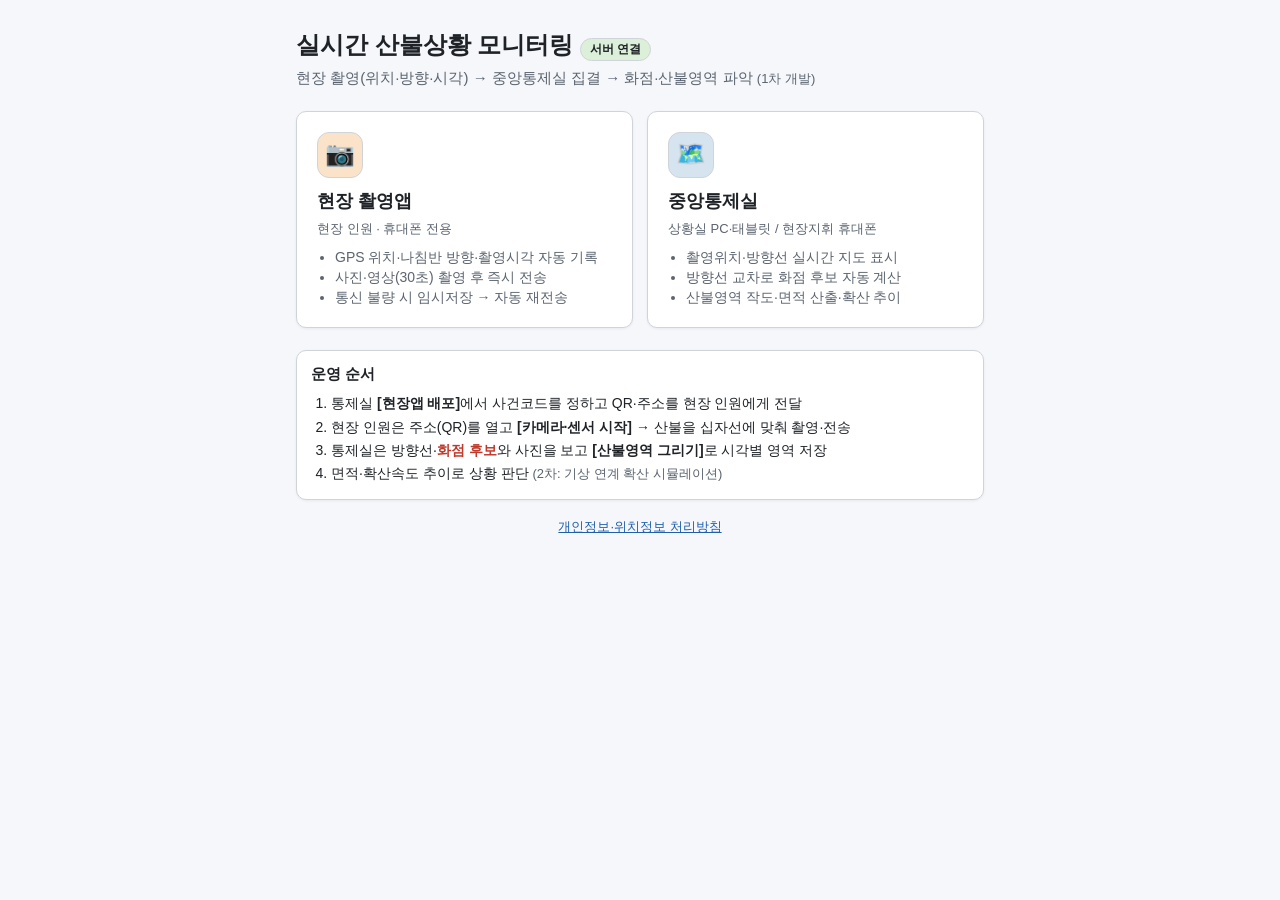
==== index.html @ 547b1423 "Add files via upload" ====
<!-- (c) 2026 강성환. All rights reserved. -->
<!DOCTYPE html> <html lang="ko"> <head> <meta charset="UTF-8"> <meta name="viewport" content="width=device-width,initial-scale=1,viewport-fit=cover"> <meta name="theme-color" content="#D6E4F0"> <title>산불상황 모니터링</title> <link rel="manifest" href="manifest.json"> <link rel="icon" href="icons/icon.svg" type="image/svg+xml"> <link rel="apple-touch-icon" href="icons/icon-192.png"> <link rel="stylesheet" href="css/common.css"> <style>.home{max-width:720px;margin:0 auto;padding:28px 16px 40px}.home h1{font-size:24px;margin:0 0 4px}.home .lead{color:var(--text-sub);margin:0 0 22px}.entry{display:grid;grid-template-columns:1fr 1fr;gap:14px}.entry a{text-decoration:none;color:inherit}.entry .card{height:100%;padding:20px;transition:border-color .15s}.entry .card:hover{border-color:var(--line-strong)}.entry .icon{width:46px;height:46px;border-radius:12px;display:flex;align-items:center;justify-content:center;font-size:24px;margin-bottom:10px;border:1px solid var(--line)}.entry h2{margin:0 0 6px;font-size:18px}.entry ul{margin:8px 0 0;padding-left:18px;color:var(--text-sub);font-size:14px}.flow{margin-top:22px}.flow ol{margin:6px 0 0;padding-left:20px;font-size:14px}.flow li{margin:3px 0}@media (max-width:640px){.entry{grid-template-columns:1fr}}</style> </head> <body> <main class="home"> <h1>실시간 산불상황 모니터링 <span id="modeBadge" class="badge"></span></h1> <p class="lead">현장 촬영(위치·방향·시각) → 중앙통제실 집결 → 화점·산불영역 파악 <span class="sub">(1차 개발)</span></p> <div class="entry"> <a href="field.html"> <div class="card"> <div class="icon" style="background:var(--p-orange)">📷</div> <h2>현장 촬영앱</h2> <div class="sub">현장 인원 · 휴대폰 전용</div> <ul> <li>GPS 위치·나침반 방향·촬영시각 자동 기록</li> <li>사진·영상(30초) 촬영 후 즉시 전송</li> <li>통신 불량 시 임시저장 → 자동 재전송</li> </ul> </div> </a> <a href="control.html"> <div class="card"> <div class="icon" style="background:var(--p-blue)">🗺️</div> <h2>중앙통제실</h2> <div class="sub">상황실 PC·태블릿 / 현장지휘 휴대폰</div> <ul> <li>촬영위치·방향선 실시간 지도 표시</li> <li>방향선 교차로 화점 후보 자동 계산</li> <li>산불영역 작도·면적 산출·확산 추이</li> </ul> </div> </a> </div> <section class="card flow"> <h3>운영 순서</h3> <ol> <li>통제실 <b>[현장앱 배포]</b>에서 사건코드를 정하고 QR·주소를 현장 인원에게 전달</li> <li>현장 인원은 주소(QR)를 열고 <b>[카메라·센서 시작]</b> → 산불을 십자선에 맞춰 촬영·전송</li> <li>통제실은 방향선·<span class="em-red">화점 후보</span>와 사진을 보고 <b>[산불영역 그리기]</b>로 시각별 영역 저장</li> <li>면적·확산속도 추이로 상황 판단 <span class="sub">(2차: 기상 연계 확산 시뮬레이션)</span></li> </ol> </section> <p class="sub" style="text-align:center;margin-top:18px"><a href="privacy.html">개인정보·위치정보 처리방침</a></p> </main> <script src="vendor/supabase.js"></script> <script src="js/config.js"></script> <script src="js/util.js"></script> <script src="js/db.js"></script> <script>U.modeBadge(document.getElementById("modeBadge")),"serviceWorker"in navigator&&navigator.serviceWorker.register("sw.js").catch((()=>{}))</script> </body> </html>
---- css/common.css ----
@keyframes toastIn{0%{opacity:0;transform:translateY(-6px)}to{opacity:1;transform:none}}:root{--bg:#F5F7FA;--card:#FFFFFF;--line:#CFD4DB;--line-strong:#222222;--text:#1F2328;--text-sub:#5B6470;--em-red:#C0392B;--em-blue:#1F5FAD;--p-blue:#D6E4F0;--p-blue2:#EAF4FB;--p-red:#F6D5D5;--p-red2:#FCEBEB;--p-orange:#FBE3C9;--p-green:#DCEFD9;--p-yellow:#FFF3C4;--p-purple:#E6DDF3;--p-gray:#EEF0F3;--radius:10px;--shadow:0 1px 3px rgba(0,0,0,.06);--font:"Pretendard", "Noto Sans KR", "Malgun Gothic", -apple-system, BlinkMacSystemFont, "Segoe UI", sans-serif}*{box-sizing:border-box}body,html{margin:0;padding:0}body{background:var(--bg);color:var(--text);font-family:var(--font);font-size:15px;line-height:1.45;-webkit-tap-highlight-color:transparent}button,input,select,textarea{font-family:inherit;font-size:inherit;color:inherit}.em-blue,.em-red{color:var(--em-red);font-weight:700}.em-blue{color:var(--em-blue)}.sub{color:var(--text-sub);font-size:13px}.hidden{display:none!important}.topbar{display:flex;align-items:center;gap:10px;padding:10px 14px;background:var(--card);border-bottom:1px solid var(--line)}.topbar .title{font-weight:800;font-size:17px;white-space:nowrap}.topbar .spacer{flex:1}.badge,.btn,.card{border:1px solid var(--line)}.badge{display:inline-flex;align-items:center;gap:4px;padding:2px 9px;border-radius:999px;font-size:12px;font-weight:600;background:var(--p-gray);white-space:nowrap}.badge.local{background:var(--p-yellow)}.badge.live{background:var(--p-green)}.badge.warn{background:var(--p-red)}.badge.info{background:var(--p-blue)}.btn,.card{background:var(--card)}.card{border-radius:var(--radius);padding:12px 14px;box-shadow:var(--shadow)}.card.strong{border-color:var(--line-strong)}.card h3{margin:0 0 8px;font-size:15px}.btn{display:inline-flex;align-items:center;justify-content:center;gap:6px;padding:9px 14px;border-radius:8px;cursor:pointer;font-weight:600;min-height:40px;touch-action:manipulation}.btn:hover{background:var(--p-gray)}.btn:disabled{opacity:.5;cursor:not-allowed}.btn.primary{background:var(--p-blue);border-color:#8ea9c4}.btn.primary:hover{background:#c8daea}.btn.danger{background:var(--p-red);border-color:#d9a5a5}.btn.ok{background:var(--p-green);border-color:#a9cba3}.btn.sm{padding:5px 10px;min-height:32px;font-size:13px}.btn.block{width:100%}.btn.on{background:var(--p-blue);border-color:var(--line-strong)}.field{display:flex;flex-direction:column;gap:4px;margin-bottom:10px}.field label{font-size:13px;font-weight:600;color:var(--text-sub)}.input,select.input,textarea.input{width:100%;padding:9px 11px;border-radius:8px;border:1px solid var(--line);background:#fff}.input:focus{outline:2px solid var(--p-blue);border-color:#8ea9c4}.chips{display:flex;flex-wrap:wrap;gap:6px}.chip,.toast{background:#fff;font-size:14px}.chip{padding:7px 12px;border-radius:999px;border:1px solid var(--line);cursor:pointer;user-select:none}.chip.on{background:var(--p-blue);border-color:var(--line-strong);font-weight:700}#toast-wrap{left:50%;top:14px;transform:translateX(-50%);z-index:3000;flex-direction:column;gap:6px;width:min(92vw,420px);pointer-events:none}.toast{border:1px solid var(--line-strong);border-radius:10px;padding:10px 14px;box-shadow:0 4px 14px rgba(0,0,0,.12);animation:toastIn .2s ease-out}.toast.err{background:var(--p-red2)}.toast.ok{background:#f3faf1}#toast-wrap,.modal-bg{position:fixed;display:flex}.modal-bg{inset:0;background:rgba(30,35,40,.45);z-index:2000;align-items:center;justify-content:center;padding:16px}.modal{background:#fff;border-radius:12px;border:1px solid var(--line);width:min(560px,100%);max-height:92vh;overflow:auto;padding:16px}.modal h3{margin:0 0 12px}.modal .actions{display:flex;gap:8px;justify-content:flex-end;margin-top:12px}table.tbl{width:100%;border-collapse:collapse;font-size:13px}table.tbl td,table.tbl th{border:1px solid var(--line);padding:6px 8px;text-align:left}table.tbl th{background:var(--p-blue2);font-weight:700}table.tbl td.num{text-align:right;font-variant-numeric:tabular-nums}a{color:var(--em-blue)}
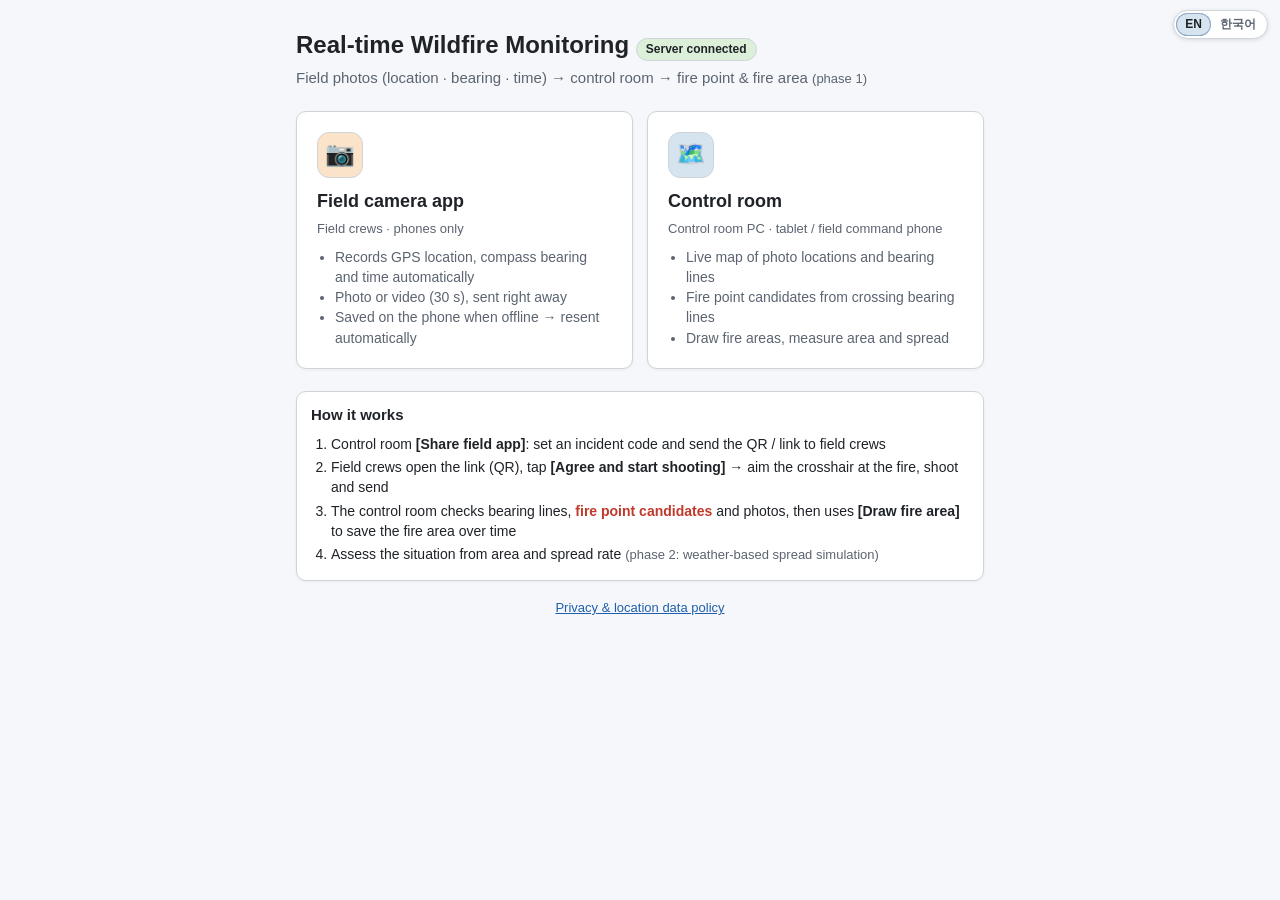
==== commit af7ef496: "Add files via upload" ====
--- a/index.html
+++ b/index.html
@@ -1,2 +1,2 @@
 <!-- (c) 2026 강성환. All rights reserved. -->
-<!DOCTYPE html> <html lang="ko"> <head> <meta charset="UTF-8"> <meta name="viewport" content="width=device-width,initial-scale=1,viewport-fit=cover"> <meta name="theme-color" content="#D6E4F0"> <title>산불상황 모니터링</title> <link rel="manifest" href="manifest.json"> <link rel="icon" href="icons/icon.svg" type="image/svg+xml"> <link rel="apple-touch-icon" href="icons/icon-192.png"> <link rel="stylesheet" href="css/common.css"> <style>.home{max-width:720px;margin:0 auto;padding:28px 16px 40px}.home h1{font-size:24px;margin:0 0 4px}.home .lead{color:var(--text-sub);margin:0 0 22px}.entry{display:grid;grid-template-columns:1fr 1fr;gap:14px}.entry a{text-decoration:none;color:inherit}.entry .card{height:100%;padding:20px;transition:border-color .15s}.entry .card:hover{border-color:var(--line-strong)}.entry .icon{width:46px;height:46px;border-radius:12px;display:flex;align-items:center;justify-content:center;font-size:24px;margin-bottom:10px;border:1px solid var(--line)}.entry h2{margin:0 0 6px;font-size:18px}.entry ul{margin:8px 0 0;padding-left:18px;color:var(--text-sub);font-size:14px}.flow{margin-top:22px}.flow ol{margin:6px 0 0;padding-left:20px;font-size:14px}.flow li{margin:3px 0}@media (max-width:640px){.entry{grid-template-columns:1fr}}</style> </head> <body> <main class="home"> <h1>실시간 산불상황 모니터링 <span id="modeBadge" class="badge"></span></h1> <p class="lead">현장 촬영(위치·방향·시각) → 중앙통제실 집결 → 화점·산불영역 파악 <span class="sub">(1차 개발)</span></p> <div class="entry"> <a href="field.html"> <div class="card"> <div class="icon" style="background:var(--p-orange)">📷</div> <h2>현장 촬영앱</h2> <div class="sub">현장 인원 · 휴대폰 전용</div> <ul> <li>GPS 위치·나침반 방향·촬영시각 자동 기록</li> <li>사진·영상(30초) 촬영 후 즉시 전송</li> <li>통신 불량 시 임시저장 → 자동 재전송</li> </ul> </div> </a> <a href="control.html"> <div class="card"> <div class="icon" style="background:var(--p-blue)">🗺️</div> <h2>중앙통제실</h2> <div class="sub">상황실 PC·태블릿 / 현장지휘 휴대폰</div> <ul> <li>촬영위치·방향선 실시간 지도 표시</li> <li>방향선 교차로 화점 후보 자동 계산</li> <li>산불영역 작도·면적 산출·확산 추이</li> </ul> </div> </a> </div> <section class="card flow"> <h3>운영 순서</h3> <ol> <li>통제실 <b>[현장앱 배포]</b>에서 사건코드를 정하고 QR·주소를 현장 인원에게 전달</li> <li>현장 인원은 주소(QR)를 열고 <b>[카메라·센서 시작]</b> → 산불을 십자선에 맞춰 촬영·전송</li> <li>통제실은 방향선·<span class="em-red">화점 후보</span>와 사진을 보고 <b>[산불영역 그리기]</b>로 시각별 영역 저장</li> <li>면적·확산속도 추이로 상황 판단 <span class="sub">(2차: 기상 연계 확산 시뮬레이션)</span></li> </ol> </section> <p class="sub" style="text-align:center;margin-top:18px"><a href="privacy.html">개인정보·위치정보 처리방침</a></p> </main> <script src="vendor/supabase.js"></script> <script src="js/config.js"></script> <script src="js/util.js"></script> <script src="js/db.js"></script> <script>U.modeBadge(document.getElementById("modeBadge")),"serviceWorker"in navigator&&navigator.serviceWorker.register("sw.js").catch((()=>{}))</script> </body> </html> +<!DOCTYPE html> <html lang="ko"> <head> <meta charset="UTF-8"> <meta name="viewport" content="width=device-width,initial-scale=1,viewport-fit=cover"> <meta name="theme-color" content="#D6E4F0"> <title>산불상황 모니터링</title> <link rel="manifest" href="manifest.json"> <link rel="icon" href="icons/icon.svg" type="image/svg+xml"> <link rel="apple-touch-icon" href="icons/icon-192.png"> <link rel="stylesheet" href="css/common.css"> <style>.home{max-width:720px;margin:0 auto;padding:28px 16px 40px}.home h1{font-size:24px;margin:0 0 4px}.home .lead{color:var(--text-sub);margin:0 0 22px}.entry{display:grid;grid-template-columns:1fr 1fr;gap:14px}.entry a{text-decoration:none;color:inherit}.entry .card{height:100%;padding:20px;transition:border-color .15s}.entry .card:hover{border-color:var(--line-strong)}.entry .icon{width:46px;height:46px;border-radius:12px;display:flex;align-items:center;justify-content:center;font-size:24px;margin-bottom:10px;border:1px solid var(--line)}.entry h2{margin:0 0 6px;font-size:18px}.entry ul{margin:8px 0 0;padding-left:18px;color:var(--text-sub);font-size:14px}.flow{margin-top:22px}.flow ol{margin:6px 0 0;padding-left:20px;font-size:14px}.flow li{margin:3px 0}@media (max-width:640px){.entry{grid-template-columns:1fr}}</style> </head> <body> <main class="home"> <h1>실시간 산불상황 모니터링 <span id="modeBadge" class="badge"></span></h1> <p class="lead">현장 촬영(위치·방향·시각) → 중앙통제실 집결 → 화점·산불영역 파악 <span class="sub">(1차 개발)</span></p> <div class="entry"> <a href="field.html"> <div class="card"> <div class="icon" style="background:var(--p-orange)">📷</div> <h2>현장 촬영앱</h2> <div class="sub">현장 인원 · 휴대폰 전용</div> <ul> <li>GPS 위치·나침반 방향·촬영시각 자동 기록</li> <li>사진·영상(30초) 촬영 후 즉시 전송</li> <li>통신 불량 시 임시저장 → 자동 재전송</li> </ul> </div> </a> <a href="control.html"> <div class="card"> <div class="icon" style="background:var(--p-blue)">🗺️</div> <h2>중앙통제실</h2> <div class="sub">상황실 PC·태블릿 / 현장지휘 휴대폰</div> <ul> <li>촬영위치·방향선 실시간 지도 표시</li> <li>방향선 교차로 화점 후보 자동 계산</li> <li>산불영역 작도·면적 산출·확산 추이</li> </ul> </div> </a> </div> <section class="card flow"> <h3>운영 순서</h3> <ol> <li>통제실 <b>[현장앱 배포]</b>에서 사건코드를 정하고 QR·주소를 현장 인원에게 전달</li> <li>현장 인원은 주소(QR)를 열고 <b>[아래 내용에 동의하고 촬영 시작]</b> → 산불을 십자선에 맞춰 촬영·전송</li> <li>통제실은 방향선·<span class="em-red">화점 후보</span>와 사진을 보고 <b>[산불영역 그리기]</b>로 시각별 영역 저장</li> <li>면적·확산속도 추이로 상황 판단 <span class="sub">(2차: 기상 연계 확산 시뮬레이션)</span></li> </ol> </section> <p class="sub" style="text-align:center;margin-top:18px"><a href="privacy.html">개인정보·위치정보 처리방침</a></p> </main> <script src="vendor/supabase.js"></script> <script src="js/config.js"></script> <script src="js/i18n-en.js"></script> <script src="js/i18n.js"></script> <script src="js/util.js"></script> <script src="js/db.js"></script> <script>U.modeBadge(document.getElementById("modeBadge")),"serviceWorker"in navigator&&navigator.serviceWorker.register("sw.js").catch((()=>{}))</script> </body> </html> 
--- a/css/common.css
+++ b/css/common.css
@@ -1 +1 @@
-@keyframes toastIn{0%{opacity:0;transform:translateY(-6px)}to{opacity:1;transform:none}}:root{--bg:#F5F7FA;--card:#FFFFFF;--line:#CFD4DB;--line-strong:#222222;--text:#1F2328;--text-sub:#5B6470;--em-red:#C0392B;--em-blue:#1F5FAD;--p-blue:#D6E4F0;--p-blue2:#EAF4FB;--p-red:#F6D5D5;--p-red2:#FCEBEB;--p-orange:#FBE3C9;--p-green:#DCEFD9;--p-yellow:#FFF3C4;--p-purple:#E6DDF3;--p-gray:#EEF0F3;--radius:10px;--shadow:0 1px 3px rgba(0,0,0,.06);--font:"Pretendard", "Noto Sans KR", "Malgun Gothic", -apple-system, BlinkMacSystemFont, "Segoe UI", sans-serif}*{box-sizing:border-box}body,html{margin:0;padding:0}body{background:var(--bg);color:var(--text);font-family:var(--font);font-size:15px;line-height:1.45;-webkit-tap-highlight-color:transparent}button,input,select,textarea{font-family:inherit;font-size:inherit;color:inherit}.em-blue,.em-red{color:var(--em-red);font-weight:700}.em-blue{color:var(--em-blue)}.sub{color:var(--text-sub);font-size:13px}.hidden{display:none!important}.topbar{display:flex;align-items:center;gap:10px;padding:10px 14px;background:var(--card);border-bottom:1px solid var(--line)}.topbar .title{font-weight:800;font-size:17px;white-space:nowrap}.topbar .spacer{flex:1}.badge,.btn,.card{border:1px solid var(--line)}.badge{display:inline-flex;align-items:center;gap:4px;padding:2px 9px;border-radius:999px;font-size:12px;font-weight:600;background:var(--p-gray);white-space:nowrap}.badge.local{background:var(--p-yellow)}.badge.live{background:var(--p-green)}.badge.warn{background:var(--p-red)}.badge.info{background:var(--p-blue)}.btn,.card{background:var(--card)}.card{border-radius:var(--radius);padding:12px 14px;box-shadow:var(--shadow)}.card.strong{border-color:var(--line-strong)}.card h3{margin:0 0 8px;font-size:15px}.btn{display:inline-flex;align-items:center;justify-content:center;gap:6px;padding:9px 14px;border-radius:8px;cursor:pointer;font-weight:600;min-height:40px;touch-action:manipulation}.btn:hover{background:var(--p-gray)}.btn:disabled{opacity:.5;cursor:not-allowed}.btn.primary{background:var(--p-blue);border-color:#8ea9c4}.btn.primary:hover{background:#c8daea}.btn.danger{background:var(--p-red);border-color:#d9a5a5}.btn.ok{background:var(--p-green);border-color:#a9cba3}.btn.sm{padding:5px 10px;min-height:32px;font-size:13px}.btn.block{width:100%}.btn.on{background:var(--p-blue);border-color:var(--line-strong)}.field{display:flex;flex-direction:column;gap:4px;margin-bottom:10px}.field label{font-size:13px;font-weight:600;color:var(--text-sub)}.input,select.input,textarea.input{width:100%;padding:9px 11px;border-radius:8px;border:1px solid var(--line);background:#fff}.input:focus{outline:2px solid var(--p-blue);border-color:#8ea9c4}.chips{display:flex;flex-wrap:wrap;gap:6px}.chip,.toast{background:#fff;font-size:14px}.chip{padding:7px 12px;border-radius:999px;border:1px solid var(--line);cursor:pointer;user-select:none}.chip.on{background:var(--p-blue);border-color:var(--line-strong);font-weight:700}#toast-wrap{left:50%;top:14px;transform:translateX(-50%);z-index:3000;flex-direction:column;gap:6px;width:min(92vw,420px);pointer-events:none}.toast{border:1px solid var(--line-strong);border-radius:10px;padding:10px 14px;box-shadow:0 4px 14px rgba(0,0,0,.12);animation:toastIn .2s ease-out}.toast.err{background:var(--p-red2)}.toast.ok{background:#f3faf1}#toast-wrap,.modal-bg{position:fixed;display:flex}.modal-bg{inset:0;background:rgba(30,35,40,.45);z-index:2000;align-items:center;justify-content:center;padding:16px}.modal{background:#fff;border-radius:12px;border:1px solid var(--line);width:min(560px,100%);max-height:92vh;overflow:auto;padding:16px}.modal h3{margin:0 0 12px}.modal .actions{display:flex;gap:8px;justify-content:flex-end;margin-top:12px}table.tbl{width:100%;border-collapse:collapse;font-size:13px}table.tbl td,table.tbl th{border:1px solid var(--line);padding:6px 8px;text-align:left}table.tbl th{background:var(--p-blue2);font-weight:700}table.tbl td.num{text-align:right;font-variant-numeric:tabular-nums}a{color:var(--em-blue)}+@keyframes toastIn{0%{opacity:0;transform:translateY(-6px)}to{opacity:1;transform:none}}:root{--bg:#F5F7FA;--card:#FFFFFF;--line:#CFD4DB;--line-strong:#222222;--text:#1F2328;--text-sub:#5B6470;--em-red:#C0392B;--em-blue:#1F5FAD;--p-blue:#D6E4F0;--p-blue2:#EAF4FB;--p-red:#F6D5D5;--p-red2:#FCEBEB;--p-orange:#FBE3C9;--p-green:#DCEFD9;--p-yellow:#FFF3C4;--p-purple:#E6DDF3;--p-gray:#EEF0F3;--radius:10px;--shadow:0 1px 3px rgba(0,0,0,.06);--font:"Pretendard", "Noto Sans KR", "Malgun Gothic", -apple-system, BlinkMacSystemFont, "Segoe UI", sans-serif}*{box-sizing:border-box}body,html{margin:0;padding:0}body{background:var(--bg);color:var(--text);font-family:var(--font);font-size:15px;line-height:1.45;-webkit-tap-highlight-color:transparent}button,input,select,textarea{font-family:inherit;font-size:inherit;color:inherit}.em-blue,.em-red{color:var(--em-red);font-weight:700}.em-blue{color:var(--em-blue)}.sub{color:var(--text-sub);font-size:13px}.hidden{display:none!important}.topbar{display:flex;align-items:center;gap:10px;padding:10px 14px;background:var(--card);border-bottom:1px solid var(--line)}.topbar .title{font-weight:800;font-size:17px;white-space:nowrap}.topbar .spacer{flex:1}.badge,.btn,.card{border:1px solid var(--line)}.badge{display:inline-flex;align-items:center;gap:4px;padding:2px 9px;border-radius:999px;font-size:12px;font-weight:600;background:var(--p-gray);white-space:nowrap}.badge.local{background:var(--p-yellow)}.badge.live{background:var(--p-green)}.badge.warn{background:var(--p-red)}.badge.info{background:var(--p-blue)}.btn,.card{background:var(--card)}.card{border-radius:var(--radius);padding:12px 14px;box-shadow:var(--shadow)}.card.strong{border-color:var(--line-strong)}.card h3{margin:0 0 8px;font-size:15px}.btn{display:inline-flex;align-items:center;justify-content:center;gap:6px;padding:9px 14px;border-radius:8px;cursor:pointer;font-weight:600;min-height:40px;touch-action:manipulation}.btn:hover{background:var(--p-gray)}.btn:disabled{opacity:.5;cursor:not-allowed}.btn.primary{background:var(--p-blue);border-color:#8ea9c4}.btn.primary:hover{background:#c8daea}.btn.danger{background:var(--p-red);border-color:#d9a5a5}.btn.ok{background:var(--p-green);border-color:#a9cba3}.btn.sm{padding:5px 10px;min-height:32px;font-size:13px}.btn.block{width:100%}.btn.on{background:var(--p-blue);border-color:var(--line-strong)}.field{display:flex;flex-direction:column;gap:4px;margin-bottom:10px}.field label{font-size:13px;font-weight:600;color:var(--text-sub)}.input,select.input,textarea.input{width:100%;padding:9px 11px;border-radius:8px;border:1px solid var(--line);background:#fff}.input:focus{outline:2px solid var(--p-blue);border-color:#8ea9c4}.chips{display:flex;flex-wrap:wrap;gap:6px}.chip,.toast{background:#fff;font-size:14px}.chip{padding:7px 12px;border-radius:999px;border:1px solid var(--line);cursor:pointer;user-select:none}.chip.on{background:var(--p-blue);border-color:var(--line-strong);font-weight:700}#toast-wrap{left:50%;top:14px;transform:translateX(-50%);z-index:3000;flex-direction:column;gap:6px;width:min(92vw,420px);pointer-events:none}.toast{border:1px solid var(--line-strong);border-radius:10px;padding:10px 14px;box-shadow:0 4px 14px rgba(0,0,0,.12);animation:toastIn .2s ease-out}.toast.err{background:var(--p-red2)}.toast.ok{background:#f3faf1}#toast-wrap,.modal-bg{position:fixed;display:flex}.modal-bg{inset:0;background:rgba(30,35,40,.45);z-index:2000;align-items:center;justify-content:center;padding:16px}.lang-btn,.modal{border:1px solid var(--line);background:#fff}.modal{border-radius:12px;width:min(560px,100%);max-height:92vh;overflow:auto;padding:16px}.modal h3{margin:0 0 12px}.modal .actions{display:flex;gap:8px;justify-content:flex-end;margin-top:12px}table.tbl{width:100%;border-collapse:collapse;font-size:13px}table.tbl td,table.tbl th{border:1px solid var(--line);padding:6px 8px;text-align:left}table.tbl th{background:var(--p-blue2);font-weight:700}table.tbl td.num{text-align:right;font-variant-numeric:tabular-nums}a{color:var(--em-blue)}.lang-btn{display:inline-flex;align-items:center;border-radius:999px;padding:2px;cursor:pointer;font:inherit;font-size:12px;font-weight:700;flex:none}.lang-btn span{padding:3px 9px;border-radius:999px;color:var(--text-sub)}.lang-btn span.on{background:var(--p-blue);color:var(--text);box-shadow:inset 0 0 0 1px #8ea9c4}.lang-btn:focus-visible{outline:3px solid var(--em-blue);outline-offset:2px}.lang-btn.floating{position:fixed;top:10px;right:12px;z-index:1500;box-shadow:0 1px 4px rgba(0,0,0,.12)}
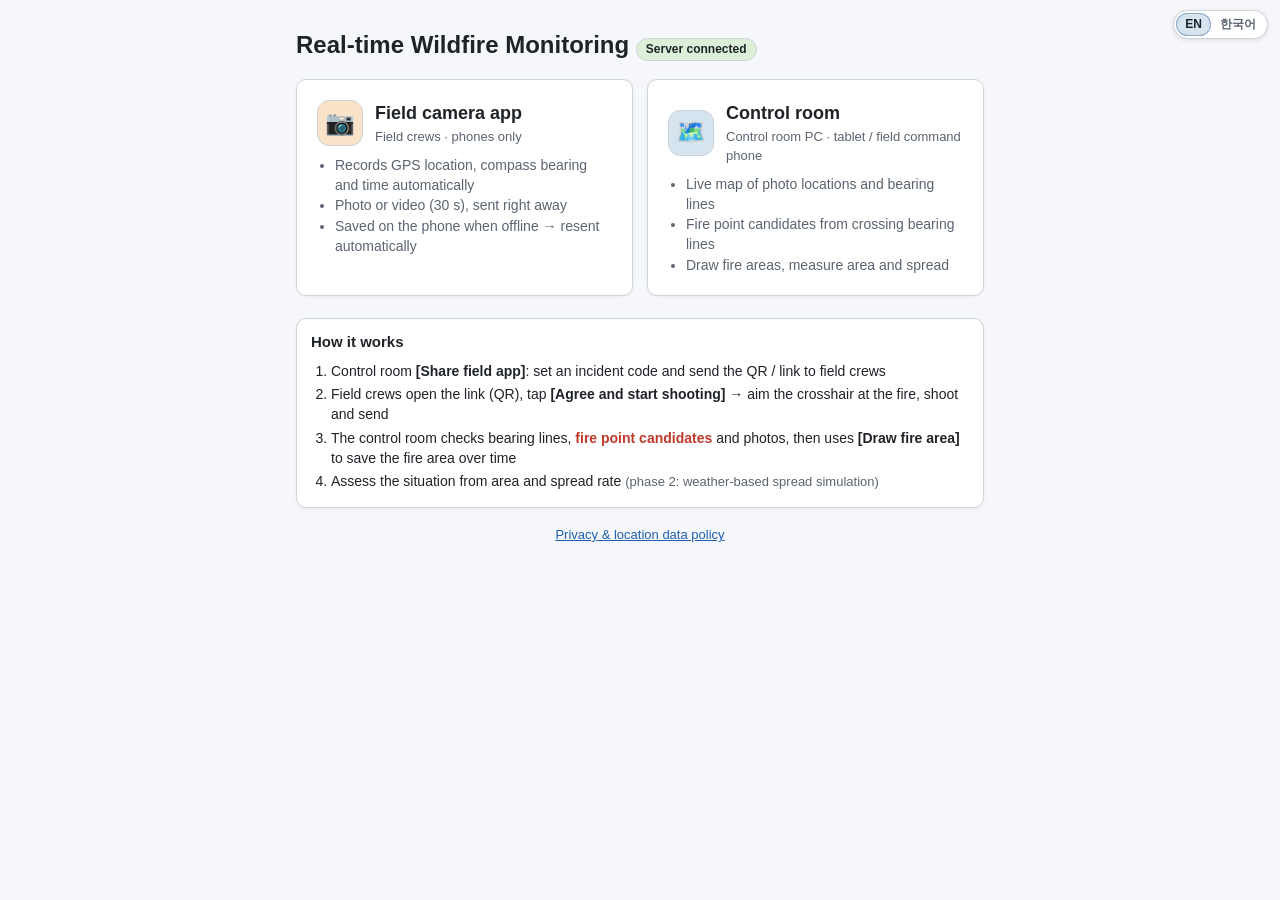
==== commit a4cd3b1e: "Add files via upload" ====
--- a/index.html
+++ b/index.html
@@ -1,2 +1,2 @@
 <!-- (c) 2026 강성환. All rights reserved. -->
-<!DOCTYPE html> <html lang="ko"> <head> <meta charset="UTF-8"> <meta name="viewport" content="width=device-width,initial-scale=1,viewport-fit=cover"> <meta name="theme-color" content="#D6E4F0"> <title>산불상황 모니터링</title> <link rel="manifest" href="manifest.json"> <link rel="icon" href="icons/icon.svg" type="image/svg+xml"> <link rel="apple-touch-icon" href="icons/icon-192.png"> <link rel="stylesheet" href="css/common.css"> <style>.home{max-width:720px;margin:0 auto;padding:28px 16px 40px}.home h1{font-size:24px;margin:0 0 4px}.home .lead{color:var(--text-sub);margin:0 0 22px}.entry{display:grid;grid-template-columns:1fr 1fr;gap:14px}.entry a{text-decoration:none;color:inherit}.entry .card{height:100%;padding:20px;transition:border-color .15s}.entry .card:hover{border-color:var(--line-strong)}.entry .icon{width:46px;height:46px;border-radius:12px;display:flex;align-items:center;justify-content:center;font-size:24px;margin-bottom:10px;border:1px solid var(--line)}.entry h2{margin:0 0 6px;font-size:18px}.entry ul{margin:8px 0 0;padding-left:18px;color:var(--text-sub);font-size:14px}.flow{margin-top:22px}.flow ol{margin:6px 0 0;padding-left:20px;font-size:14px}.flow li{margin:3px 0}@media (max-width:640px){.entry{grid-template-columns:1fr}}</style> </head> <body> <main class="home"> <h1>실시간 산불상황 모니터링 <span id="modeBadge" class="badge"></span></h1> <p class="lead">현장 촬영(위치·방향·시각) → 중앙통제실 집결 → 화점·산불영역 파악 <span class="sub">(1차 개발)</span></p> <div class="entry"> <a href="field.html"> <div class="card"> <div class="icon" style="background:var(--p-orange)">📷</div> <h2>현장 촬영앱</h2> <div class="sub">현장 인원 · 휴대폰 전용</div> <ul> <li>GPS 위치·나침반 방향·촬영시각 자동 기록</li> <li>사진·영상(30초) 촬영 후 즉시 전송</li> <li>통신 불량 시 임시저장 → 자동 재전송</li> </ul> </div> </a> <a href="control.html"> <div class="card"> <div class="icon" style="background:var(--p-blue)">🗺️</div> <h2>중앙통제실</h2> <div class="sub">상황실 PC·태블릿 / 현장지휘 휴대폰</div> <ul> <li>촬영위치·방향선 실시간 지도 표시</li> <li>방향선 교차로 화점 후보 자동 계산</li> <li>산불영역 작도·면적 산출·확산 추이</li> </ul> </div> </a> </div> <section class="card flow"> <h3>운영 순서</h3> <ol> <li>통제실 <b>[현장앱 배포]</b>에서 사건코드를 정하고 QR·주소를 현장 인원에게 전달</li> <li>현장 인원은 주소(QR)를 열고 <b>[아래 내용에 동의하고 촬영 시작]</b> → 산불을 십자선에 맞춰 촬영·전송</li> <li>통제실은 방향선·<span class="em-red">화점 후보</span>와 사진을 보고 <b>[산불영역 그리기]</b>로 시각별 영역 저장</li> <li>면적·확산속도 추이로 상황 판단 <span class="sub">(2차: 기상 연계 확산 시뮬레이션)</span></li> </ol> </section> <p class="sub" style="text-align:center;margin-top:18px"><a href="privacy.html">개인정보·위치정보 처리방침</a></p> </main> <script src="vendor/supabase.js"></script> <script src="js/config.js"></script> <script src="js/i18n-en.js"></script> <script src="js/i18n.js"></script> <script src="js/util.js"></script> <script src="js/db.js"></script> <script>U.modeBadge(document.getElementById("modeBadge")),"serviceWorker"in navigator&&navigator.serviceWorker.register("sw.js").catch((()=>{}))</script> </body> </html> +<!DOCTYPE html> <html lang="ko"> <head> <meta charset="UTF-8"> <meta name="viewport" content="width=device-width,initial-scale=1,viewport-fit=cover"> <meta name="theme-color" content="#D6E4F0"> <title>산불상황 모니터링</title> <link rel="manifest" href="manifest.json"> <link rel="icon" href="icons/icon.svg" type="image/svg+xml"> <link rel="apple-touch-icon" href="icons/icon-192.png"> <link rel="stylesheet" href="css/common.css"> <style>.home{max-width:720px;margin:0 auto;padding:28px 16px 40px}.home h1{font-size:24px;margin:0 0 16px}.home .lead{color:var(--text-sub);margin:0 0 22px}.entry{display:grid;grid-template-columns:1fr 1fr;gap:14px}.entry a{text-decoration:none;color:inherit}.entry .card{height:100%;padding:20px;transition:border-color .15s}.entry .card:hover{border-color:var(--line-strong)}.entry .head{display:flex;align-items:center;gap:12px}.entry .icon{width:46px;height:46px;flex:none;border-radius:12px;display:flex;align-items:center;justify-content:center;font-size:24px;border:1px solid var(--line)}.entry h2{margin:0 0 2px;font-size:18px}.entry ul{margin:8px 0 0;padding-left:18px;color:var(--text-sub);font-size:14px}.flow{margin-top:22px}.flow ol{margin:6px 0 0;padding-left:20px;font-size:14px}.flow li{margin:3px 0}@media (max-width:640px){.home{padding:16px 14px 24px}.home h1{font-size:20px;margin-bottom:12px;padding-right:96px}.entry{grid-template-columns:1fr;gap:10px}.entry .card{padding:14px 16px}.entry .icon{width:40px;height:40px;font-size:21px}.entry ul{margin-top:6px;font-size:13.5px}.flow{margin-top:12px}.flow ol{font-size:13.5px}}</style> </head> <body> <main class="home"> <h1>실시간 산불상황 모니터링 <span id="modeBadge" class="badge"></span></h1> <div class="entry"> <a href="field.html"> <div class="card"> <div class="head"> <div class="icon" style="background:var(--p-orange)">📷</div> <div><h2>현장 촬영앱</h2><div class="sub">현장 인원 · 휴대폰 전용</div></div> </div> <ul> <li>GPS 위치·나침반 방향·촬영시각 자동 기록</li> <li>사진·영상(30초) 촬영 후 즉시 전송</li> <li>통신 불량 시 임시저장 → 자동 재전송</li> </ul> </div> </a> <a href="control.html"> <div class="card"> <div class="head"> <div class="icon" style="background:var(--p-blue)">🗺️</div> <div><h2>중앙통제실</h2><div class="sub">상황실 PC·태블릿 / 현장지휘 휴대폰</div></div> </div> <ul> <li>촬영위치·방향선 실시간 지도 표시</li> <li>방향선 교차로 화점 후보 자동 계산</li> <li>산불영역 작도·면적 산출·확산 추이</li> </ul> </div> </a> </div> <section class="card flow"> <h3>운영 순서</h3> <ol> <li>통제실 <b>[현장앱 배포]</b>에서 사건코드를 정하고 QR·주소를 현장 인원에게 전달</li> <li>현장 인원은 주소(QR)를 열고 <b>[아래 내용에 동의하고 촬영 시작]</b> → 산불을 십자선에 맞춰 촬영·전송</li> <li>통제실은 방향선·<span class="em-red">화점 후보</span>와 사진을 보고 <b>[산불영역 그리기]</b>로 시각별 영역 저장</li> <li>면적·확산속도 추이로 상황 판단 <span class="sub">(2차: 기상 연계 확산 시뮬레이션)</span></li> </ol> </section> <p class="sub" style="text-align:center;margin-top:18px"><a href="privacy.html">개인정보·위치정보 처리방침</a></p> </main> <script src="vendor/supabase.js"></script> <script src="js/config.js"></script> <script src="js/i18n-en.js"></script> <script src="js/i18n.js"></script> <script src="js/util.js"></script> <script src="js/db.js"></script> <script>U.modeBadge(document.getElementById("modeBadge")),"serviceWorker"in navigator&&navigator.serviceWorker.register("sw.js").catch((()=>{}))</script> </body> </html> 
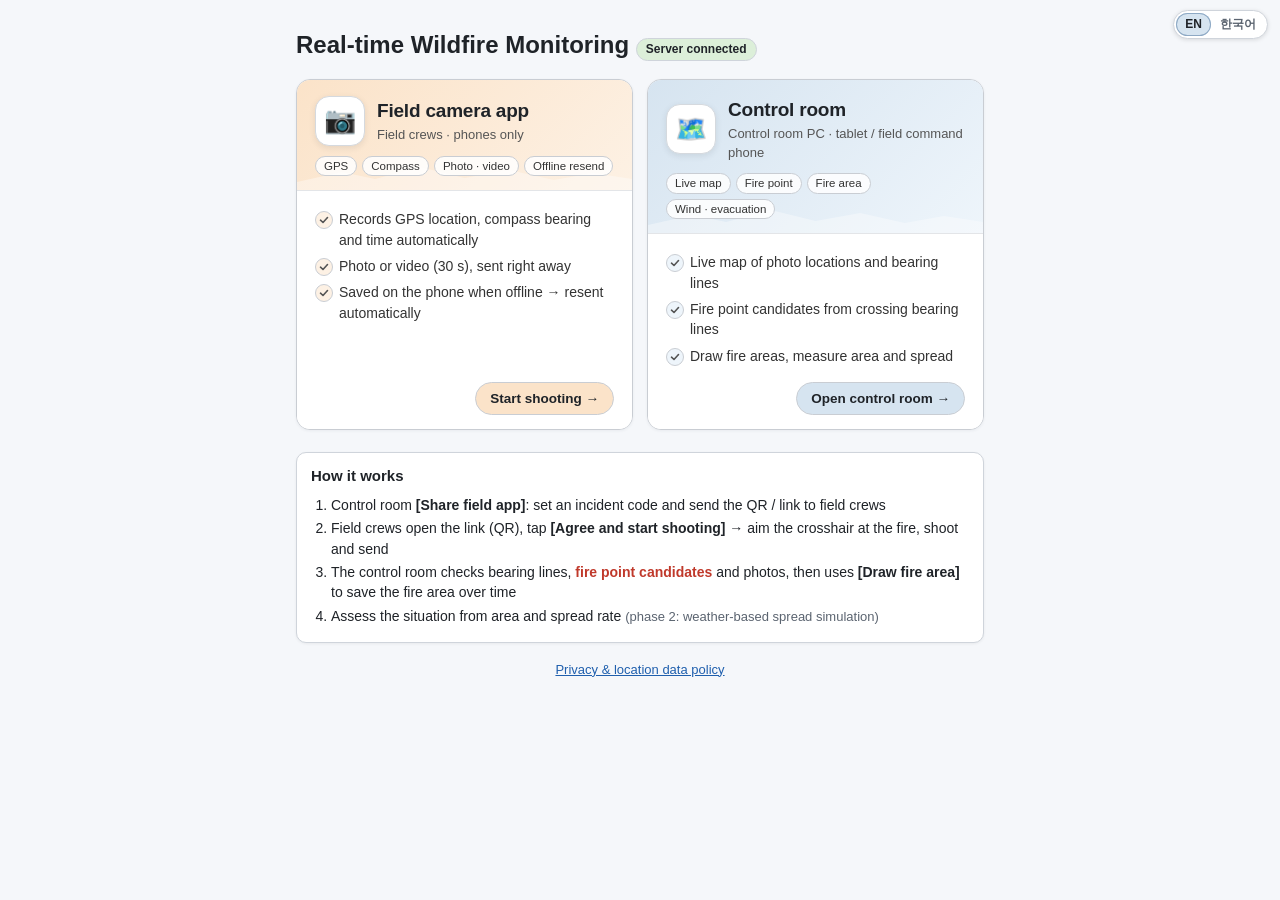
==== commit 8ae63447: "Add files via upload" ====
--- a/index.html
+++ b/index.html
@@ -1,2 +1,2 @@
 <!-- (c) 2026 강성환. All rights reserved. -->
-<!DOCTYPE html> <html lang="ko"> <head> <meta charset="UTF-8"> <meta name="viewport" content="width=device-width,initial-scale=1,viewport-fit=cover"> <meta name="theme-color" content="#D6E4F0"> <title>산불상황 모니터링</title> <link rel="manifest" href="manifest.json"> <link rel="icon" href="icons/icon.svg" type="image/svg+xml"> <link rel="apple-touch-icon" href="icons/icon-192.png"> <link rel="stylesheet" href="css/common.css"> <style>.home{max-width:720px;margin:0 auto;padding:28px 16px 40px}.home h1{font-size:24px;margin:0 0 16px}.home .lead{color:var(--text-sub);margin:0 0 22px}.entry{display:grid;grid-template-columns:1fr 1fr;gap:14px}.entry a{text-decoration:none;color:inherit}.entry .card{height:100%;padding:20px;transition:border-color .15s}.entry .card:hover{border-color:var(--line-strong)}.entry .head{display:flex;align-items:center;gap:12px}.entry .icon{width:46px;height:46px;flex:none;border-radius:12px;display:flex;align-items:center;justify-content:center;font-size:24px;border:1px solid var(--line)}.entry h2{margin:0 0 2px;font-size:18px}.entry ul{margin:8px 0 0;padding-left:18px;color:var(--text-sub);font-size:14px}.flow{margin-top:22px}.flow ol{margin:6px 0 0;padding-left:20px;font-size:14px}.flow li{margin:3px 0}@media (max-width:640px){.home{padding:16px 14px 24px}.home h1{font-size:20px;margin-bottom:12px;padding-right:96px}.entry{grid-template-columns:1fr;gap:10px}.entry .card{padding:14px 16px}.entry .icon{width:40px;height:40px;font-size:21px}.entry ul{margin-top:6px;font-size:13.5px}.flow{margin-top:12px}.flow ol{font-size:13.5px}}</style> </head> <body> <main class="home"> <h1>실시간 산불상황 모니터링 <span id="modeBadge" class="badge"></span></h1> <div class="entry"> <a href="field.html"> <div class="card"> <div class="head"> <div class="icon" style="background:var(--p-orange)">📷</div> <div><h2>현장 촬영앱</h2><div class="sub">현장 인원 · 휴대폰 전용</div></div> </div> <ul> <li>GPS 위치·나침반 방향·촬영시각 자동 기록</li> <li>사진·영상(30초) 촬영 후 즉시 전송</li> <li>통신 불량 시 임시저장 → 자동 재전송</li> </ul> </div> </a> <a href="control.html"> <div class="card"> <div class="head"> <div class="icon" style="background:var(--p-blue)">🗺️</div> <div><h2>중앙통제실</h2><div class="sub">상황실 PC·태블릿 / 현장지휘 휴대폰</div></div> </div> <ul> <li>촬영위치·방향선 실시간 지도 표시</li> <li>방향선 교차로 화점 후보 자동 계산</li> <li>산불영역 작도·면적 산출·확산 추이</li> </ul> </div> </a> </div> <section class="card flow"> <h3>운영 순서</h3> <ol> <li>통제실 <b>[현장앱 배포]</b>에서 사건코드를 정하고 QR·주소를 현장 인원에게 전달</li> <li>현장 인원은 주소(QR)를 열고 <b>[아래 내용에 동의하고 촬영 시작]</b> → 산불을 십자선에 맞춰 촬영·전송</li> <li>통제실은 방향선·<span class="em-red">화점 후보</span>와 사진을 보고 <b>[산불영역 그리기]</b>로 시각별 영역 저장</li> <li>면적·확산속도 추이로 상황 판단 <span class="sub">(2차: 기상 연계 확산 시뮬레이션)</span></li> </ol> </section> <p class="sub" style="text-align:center;margin-top:18px"><a href="privacy.html">개인정보·위치정보 처리방침</a></p> </main> <script src="vendor/supabase.js"></script> <script src="js/config.js"></script> <script src="js/i18n-en.js"></script> <script src="js/i18n.js"></script> <script src="js/util.js"></script> <script src="js/db.js"></script> <script>U.modeBadge(document.getElementById("modeBadge")),"serviceWorker"in navigator&&navigator.serviceWorker.register("sw.js").catch((()=>{}))</script> </body> </html> +<!DOCTYPE html> <html lang="ko"> <head> <meta charset="UTF-8"> <meta name="viewport" content="width=device-width,initial-scale=1,viewport-fit=cover"> <meta name="theme-color" content="#D6E4F0"> <title>산불상황 모니터링</title> <link rel="manifest" href="manifest.json"> <link rel="icon" href="icons/icon.svg" type="image/svg+xml"> <link rel="apple-touch-icon" href="icons/icon-192.png"> <link rel="stylesheet" href="css/common.css"> <style>.home{max-width:720px;margin:0 auto;padding:28px 16px 40px}.home h1{font-size:24px;margin:0 0 16px}.home .lead{color:var(--text-sub);margin:0 0 22px}.entry{display:grid;grid-template-columns:1fr 1fr;gap:14px}.entry a{text-decoration:none;color:inherit;display:flex;border-radius:14px}.entry a>.card{flex:1;margin:0}.entry a:focus-visible{outline:3px solid #8EA9C4;outline-offset:2px}.entry .card{position:relative;height:100%;padding:0;overflow:hidden;border-radius:14px;border:1px solid #c9cdd3;display:flex;flex-direction:column;box-shadow:0 1px 3px rgba(40,50,60,.06);transition:border-color .15s,box-shadow .15s,transform .15s}.entry a:hover .card{border-color:#222;box-shadow:0 6px 18px rgba(40,50,60,.12);transform:translateY(-2px)}.entry .band{position:relative;padding:16px 18px 14px;border-bottom:1px solid #e3e5e8}.entry .band::after{content:'';position:absolute;left:0;right:0;bottom:0;height:26px;opacity:.55;pointer-events:none;background:no-repeat bottom/100% 100% url("data:image/svg+xml,%3Csvg xmlns='http://www.w3.org/2000/svg' viewBox='0 0 300 26' preserveAspectRatio='none'%3E%3Cpath d='M0 26 L0 18 L40 8 L70 15 L110 3 L150 14 L190 6 L230 16 L265 9 L300 15 L300 26 Z' fill='%23ffffff' fill-opacity='.7'/%3E%3C/svg%3E")}.entry .go-field .band{background:linear-gradient(135deg,#fbe3c9 0,#fdf1e4 100%)}.entry .go-ctrl .band{background:linear-gradient(135deg,#d6e4f0 0,#eef5fb 100%)}.entry .head{position:relative;z-index:1;display:flex;align-items:center;gap:12px}.entry .icon{width:50px;height:50px;flex:none;border-radius:14px;display:flex;align-items:center;justify-content:center;font-size:26px;background:#fff;border:1px solid #d5d9de;box-shadow:0 2px 6px rgba(40,50,60,.1)}.entry h2{margin:0 0 2px;font-size:19px;letter-spacing:-.2px}.entry .sub{color:#555}.entry .tags{position:relative;z-index:1;display:flex;flex-wrap:wrap;gap:5px;margin-top:10px}.entry .tag{font-size:11.5px;padding:1px 8px;border-radius:999px;background:rgba(255,255,255,.85);border:1px solid #c9cdd3;color:#333}.entry .body{flex:1;display:flex;flex-direction:column;padding:12px 18px 14px;background:#fff}.entry ul{list-style:none;margin:0;padding:0;font-size:14px;color:#333}.entry li{position:relative;padding-left:24px;margin:6px 0;line-height:1.45}.entry li::before{content:'';position:absolute;left:0;top:2px;width:16px;height:16px;border-radius:50%;border:1px solid #c9cdd3;background:#fff center/10px no-repeat url("data:image/svg+xml,%3Csvg xmlns='http://www.w3.org/2000/svg' viewBox='0 0 10 10'%3E%3Cpath d='M1.5 5.2 L4 7.5 L8.5 2.5' fill='none' stroke='%23555' stroke-width='1.6' stroke-linecap='round' stroke-linejoin='round'/%3E%3C/svg%3E")}.entry .go-field li::before{background-color:#fdf1e4}.entry .go-ctrl li::before{background-color:#eef5fb}.entry .go{margin-top:auto;padding-top:10px;display:flex;justify-content:flex-end}.entry .go span{display:inline-flex;align-items:center;gap:6px;font-size:13.5px;font-weight:700;padding:6px 14px;border-radius:999px;border:1px solid #c9cdd3;transition:border-color .15s,gap .15s}.entry .go-field .go span{background:#fbe3c9}.entry .go-ctrl .go span{background:#d6e4f0}.entry a:hover .go span{border-color:#222;gap:10px}.flow{margin-top:22px}.flow ol{margin:6px 0 0;padding-left:20px;font-size:14px}.flow li{margin:3px 0}@media (max-width:640px){.home{padding:16px 14px 24px}.home h1{font-size:20px;margin-bottom:12px;padding-right:96px}.entry{grid-template-columns:1fr;gap:10px}.entry .band{padding:12px 14px 10px}.entry .body{padding:8px 14px 10px}.entry .icon{width:42px;height:42px;font-size:22px;border-radius:12px}.entry h2{font-size:17px}.entry .tags{display:none}.entry ul{font-size:13.5px}.entry li{margin:4px 0}.entry .go{padding-top:4px}.entry .go span{padding:4px 12px;font-size:13px}.flow{margin-top:12px}.flow ol{font-size:13.5px}}</style> </head> <body> <main class="home"> <h1>실시간 산불상황 모니터링 <span id="modeBadge" class="badge"></span></h1> <div class="entry"> <a href="field.html" class="go-field"> <div class="card"> <div class="band"> <div class="head"> <div class="icon" aria-hidden="true">📷</div> <div><h2>현장 촬영앱</h2><div class="sub">현장 인원 · 휴대폰 전용</div></div> </div> <div class="tags"><span class="tag">GPS</span><span class="tag">나침반</span><span class="tag">사진·영상</span><span class="tag">오프라인 재전송</span></div> </div> <div class="body"> <ul> <li>GPS 위치·나침반 방향·촬영시각 자동 기록</li> <li>사진·영상(30초) 촬영 후 즉시 전송</li> <li>통신 불량 시 임시저장 → 자동 재전송</li> </ul> <div class="go"><span>촬영 시작하기 →</span></div> </div> </div> </a> <a href="control.html" class="go-ctrl"> <div class="card"> <div class="band"> <div class="head"> <div class="icon" aria-hidden="true">🗺️</div> <div><h2>중앙통제실</h2><div class="sub">상황실 PC·태블릿 / 현장지휘 휴대폰</div></div> </div> <div class="tags"><span class="tag">실시간 지도</span><span class="tag">화점 추정</span><span class="tag">산불영역</span><span class="tag">바람·대피</span></div> </div> <div class="body"> <ul> <li>촬영위치·방향선 실시간 지도 표시</li> <li>방향선 교차로 화점 후보 자동 계산</li> <li>산불영역 작도·면적 산출·확산 추이</li> </ul> <div class="go"><span>통제실 열기 →</span></div> </div> </div> </a> </div> <section class="card flow"> <h3>운영 순서</h3> <ol> <li>통제실 <b>[현장앱 배포]</b>에서 사건코드를 정하고 QR·주소를 현장 인원에게 전달</li> <li>현장 인원은 주소(QR)를 열고 <b>[아래 내용에 동의하고 촬영 시작]</b> → 산불을 십자선에 맞춰 촬영·전송</li> <li>통제실은 방향선·<span class="em-red">화점 후보</span>와 사진을 보고 <b>[산불영역 그리기]</b>로 시각별 영역 저장</li> <li>면적·확산속도 추이로 상황 판단 <span class="sub">(2차: 기상 연계 확산 시뮬레이션)</span></li> </ol> </section> <p class="sub" style="text-align:center;margin-top:18px"><a href="privacy.html">개인정보·위치정보 처리방침</a></p> </main> <script src="vendor/supabase.js"></script> <script src="js/config.js"></script> <script src="js/i18n-en.js"></script> <script src="js/i18n.js"></script> <script src="js/util.js"></script> <script src="js/db.js"></script> <script>U.modeBadge(document.getElementById("modeBadge")),"serviceWorker"in navigator&&navigator.serviceWorker.register("sw.js").catch((()=>{}))</script> </body> </html> 
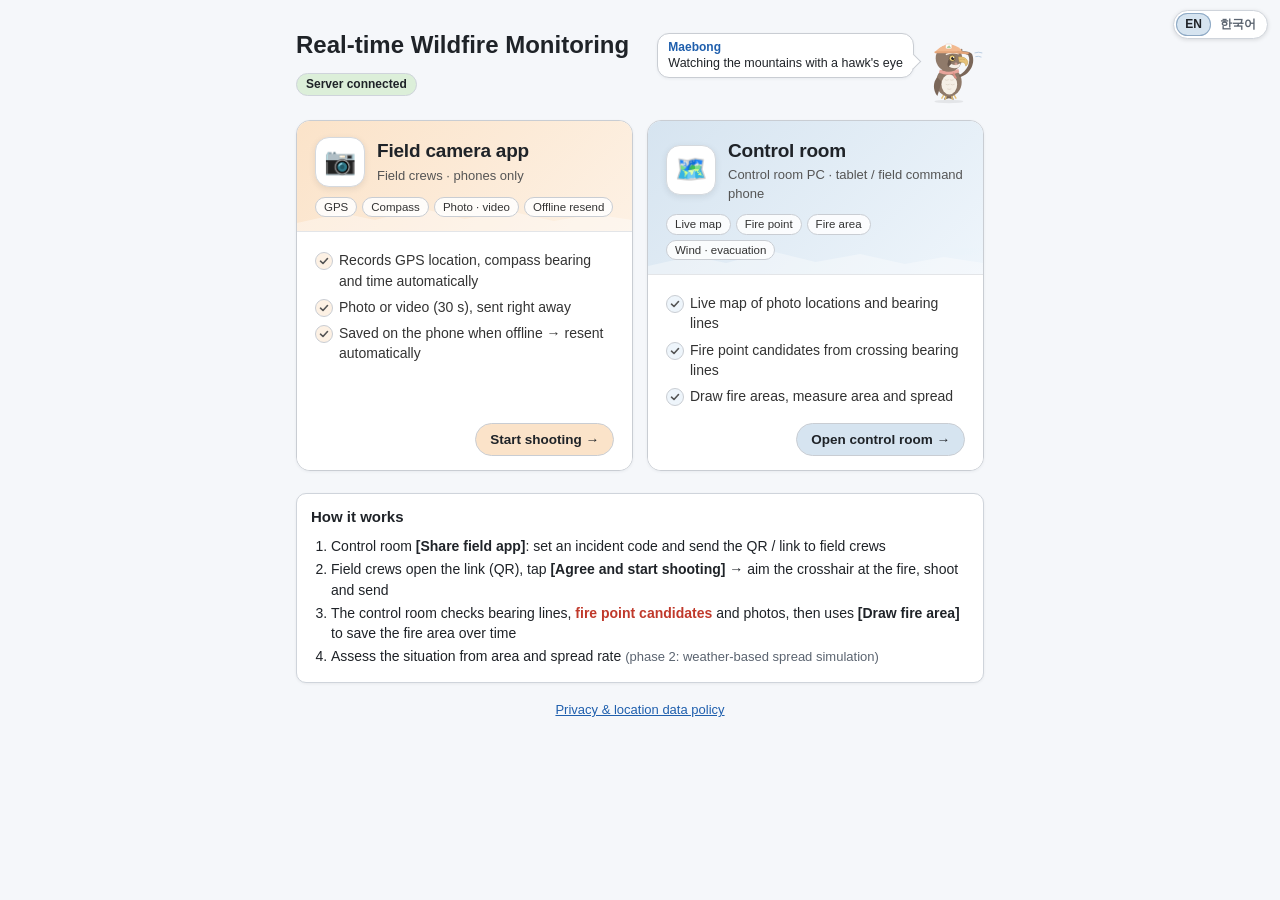
==== commit 203ee915: "Add files via upload" ====
--- a/index.html
+++ b/index.html
@@ -1,2 +1,2 @@
 <!-- (c) 2026 강성환. All rights reserved. -->
-<!DOCTYPE html> <html lang="ko"> <head> <meta charset="UTF-8"> <meta name="viewport" content="width=device-width,initial-scale=1,viewport-fit=cover"> <meta name="theme-color" content="#D6E4F0"> <title>산불상황 모니터링</title> <link rel="manifest" href="manifest.json"> <link rel="icon" href="icons/icon.svg" type="image/svg+xml"> <link rel="apple-touch-icon" href="icons/icon-192.png"> <link rel="stylesheet" href="css/common.css"> <style>.home{max-width:720px;margin:0 auto;padding:28px 16px 40px}.home h1{font-size:24px;margin:0 0 16px}.home .lead{color:var(--text-sub);margin:0 0 22px}.entry{display:grid;grid-template-columns:1fr 1fr;gap:14px}.entry a{text-decoration:none;color:inherit;display:flex;border-radius:14px}.entry a>.card{flex:1;margin:0}.entry a:focus-visible{outline:3px solid #8EA9C4;outline-offset:2px}.entry .card{position:relative;height:100%;padding:0;overflow:hidden;border-radius:14px;border:1px solid #c9cdd3;display:flex;flex-direction:column;box-shadow:0 1px 3px rgba(40,50,60,.06);transition:border-color .15s,box-shadow .15s,transform .15s}.entry a:hover .card{border-color:#222;box-shadow:0 6px 18px rgba(40,50,60,.12);transform:translateY(-2px)}.entry .band{position:relative;padding:16px 18px 14px;border-bottom:1px solid #e3e5e8}.entry .band::after{content:'';position:absolute;left:0;right:0;bottom:0;height:26px;opacity:.55;pointer-events:none;background:no-repeat bottom/100% 100% url("data:image/svg+xml,%3Csvg xmlns='http://www.w3.org/2000/svg' viewBox='0 0 300 26' preserveAspectRatio='none'%3E%3Cpath d='M0 26 L0 18 L40 8 L70 15 L110 3 L150 14 L190 6 L230 16 L265 9 L300 15 L300 26 Z' fill='%23ffffff' fill-opacity='.7'/%3E%3C/svg%3E")}.entry .go-field .band{background:linear-gradient(135deg,#fbe3c9 0,#fdf1e4 100%)}.entry .go-ctrl .band{background:linear-gradient(135deg,#d6e4f0 0,#eef5fb 100%)}.entry .head{position:relative;z-index:1;display:flex;align-items:center;gap:12px}.entry .icon{width:50px;height:50px;flex:none;border-radius:14px;display:flex;align-items:center;justify-content:center;font-size:26px;background:#fff;border:1px solid #d5d9de;box-shadow:0 2px 6px rgba(40,50,60,.1)}.entry h2{margin:0 0 2px;font-size:19px;letter-spacing:-.2px}.entry .sub{color:#555}.entry .tags{position:relative;z-index:1;display:flex;flex-wrap:wrap;gap:5px;margin-top:10px}.entry .tag{font-size:11.5px;padding:1px 8px;border-radius:999px;background:rgba(255,255,255,.85);border:1px solid #c9cdd3;color:#333}.entry .body{flex:1;display:flex;flex-direction:column;padding:12px 18px 14px;background:#fff}.entry ul{list-style:none;margin:0;padding:0;font-size:14px;color:#333}.entry li{position:relative;padding-left:24px;margin:6px 0;line-height:1.45}.entry li::before{content:'';position:absolute;left:0;top:2px;width:16px;height:16px;border-radius:50%;border:1px solid #c9cdd3;background:#fff center/10px no-repeat url("data:image/svg+xml,%3Csvg xmlns='http://www.w3.org/2000/svg' viewBox='0 0 10 10'%3E%3Cpath d='M1.5 5.2 L4 7.5 L8.5 2.5' fill='none' stroke='%23555' stroke-width='1.6' stroke-linecap='round' stroke-linejoin='round'/%3E%3C/svg%3E")}.entry .go-field li::before{background-color:#fdf1e4}.entry .go-ctrl li::before{background-color:#eef5fb}.entry .go{margin-top:auto;padding-top:10px;display:flex;justify-content:flex-end}.entry .go span{display:inline-flex;align-items:center;gap:6px;font-size:13.5px;font-weight:700;padding:6px 14px;border-radius:999px;border:1px solid #c9cdd3;transition:border-color .15s,gap .15s}.entry .go-field .go span{background:#fbe3c9}.entry .go-ctrl .go span{background:#d6e4f0}.entry a:hover .go span{border-color:#222;gap:10px}.flow{margin-top:22px}.flow ol{margin:6px 0 0;padding-left:20px;font-size:14px}.flow li{margin:3px 0}@media (max-width:640px){.home{padding:16px 14px 24px}.home h1{font-size:20px;margin-bottom:12px;padding-right:96px}.entry{grid-template-columns:1fr;gap:10px}.entry .band{padding:12px 14px 10px}.entry .body{padding:8px 14px 10px}.entry .icon{width:42px;height:42px;font-size:22px;border-radius:12px}.entry h2{font-size:17px}.entry .tags{display:none}.entry ul{font-size:13.5px}.entry li{margin:4px 0}.entry .go{padding-top:4px}.entry .go span{padding:4px 12px;font-size:13px}.flow{margin-top:12px}.flow ol{font-size:13.5px}}</style> </head> <body> <main class="home"> <h1>실시간 산불상황 모니터링 <span id="modeBadge" class="badge"></span></h1> <div class="entry"> <a href="field.html" class="go-field"> <div class="card"> <div class="band"> <div class="head"> <div class="icon" aria-hidden="true">📷</div> <div><h2>현장 촬영앱</h2><div class="sub">현장 인원 · 휴대폰 전용</div></div> </div> <div class="tags"><span class="tag">GPS</span><span class="tag">나침반</span><span class="tag">사진·영상</span><span class="tag">오프라인 재전송</span></div> </div> <div class="body"> <ul> <li>GPS 위치·나침반 방향·촬영시각 자동 기록</li> <li>사진·영상(30초) 촬영 후 즉시 전송</li> <li>통신 불량 시 임시저장 → 자동 재전송</li> </ul> <div class="go"><span>촬영 시작하기 →</span></div> </div> </div> </a> <a href="control.html" class="go-ctrl"> <div class="card"> <div class="band"> <div class="head"> <div class="icon" aria-hidden="true">🗺️</div> <div><h2>중앙통제실</h2><div class="sub">상황실 PC·태블릿 / 현장지휘 휴대폰</div></div> </div> <div class="tags"><span class="tag">실시간 지도</span><span class="tag">화점 추정</span><span class="tag">산불영역</span><span class="tag">바람·대피</span></div> </div> <div class="body"> <ul> <li>촬영위치·방향선 실시간 지도 표시</li> <li>방향선 교차로 화점 후보 자동 계산</li> <li>산불영역 작도·면적 산출·확산 추이</li> </ul> <div class="go"><span>통제실 열기 →</span></div> </div> </div> </a> </div> <section class="card flow"> <h3>운영 순서</h3> <ol> <li>통제실 <b>[현장앱 배포]</b>에서 사건코드를 정하고 QR·주소를 현장 인원에게 전달</li> <li>현장 인원은 주소(QR)를 열고 <b>[아래 내용에 동의하고 촬영 시작]</b> → 산불을 십자선에 맞춰 촬영·전송</li> <li>통제실은 방향선·<span class="em-red">화점 후보</span>와 사진을 보고 <b>[산불영역 그리기]</b>로 시각별 영역 저장</li> <li>면적·확산속도 추이로 상황 판단 <span class="sub">(2차: 기상 연계 확산 시뮬레이션)</span></li> </ol> </section> <p class="sub" style="text-align:center;margin-top:18px"><a href="privacy.html">개인정보·위치정보 처리방침</a></p> </main> <script src="vendor/supabase.js"></script> <script src="js/config.js"></script> <script src="js/i18n-en.js"></script> <script src="js/i18n.js"></script> <script src="js/util.js"></script> <script src="js/db.js"></script> <script>U.modeBadge(document.getElementById("modeBadge")),"serviceWorker"in navigator&&navigator.serviceWorker.register("sw.js").catch((()=>{}))</script> </body> </html> +<!DOCTYPE html> <html lang="ko"> <head> <meta charset="UTF-8"> <meta name="viewport" content="width=device-width,initial-scale=1,viewport-fit=cover"> <meta name="theme-color" content="#D6E4F0"> <title>산불상황 모니터링</title> <link rel="manifest" href="manifest.json"> <link rel="icon" href="icons/icon.svg" type="image/svg+xml"> <link rel="apple-touch-icon" href="icons/icon-192.png"> <link rel="stylesheet" href="css/common.css"> <style>.home{max-width:720px;margin:0 auto;padding:28px 16px 40px}.home h1{font-size:24px;margin:0 0 16px}.hero{position:relative;display:flex;align-items:flex-end;justify-content:space-between;gap:12px;margin-bottom:16px}.hero h1{margin:0 0 6px}.hello{display:flex;align-items:flex-end;gap:6px;flex:none}.hello img{width:64px;height:auto;display:block}.hello .bubble{position:relative;background:#fff;border:1px solid #c9cdd3;border-radius:12px;padding:5px 10px;font-size:12.5px;line-height:1.35;margin-bottom:26px;box-shadow:0 1px 3px rgba(40,50,60,.06)}.hello .bubble b{display:block;font-size:12px;color:#1f5fad}.hello .bubble::after{content:'';position:absolute;right:-6px;bottom:10px;width:10px;height:10px;background:#fff;border-right:1px solid #c9cdd3;border-top:1px solid #c9cdd3;transform:rotate(45deg)}.home .lead{color:var(--text-sub);margin:0 0 22px}.entry{display:grid;grid-template-columns:1fr 1fr;gap:14px}.entry a{text-decoration:none;color:inherit;display:flex;border-radius:14px}.entry a>.card{flex:1;margin:0}.entry a:focus-visible{outline:3px solid #8EA9C4;outline-offset:2px}.entry .card{position:relative;height:100%;padding:0;overflow:hidden;border-radius:14px;border:1px solid #c9cdd3;display:flex;flex-direction:column;box-shadow:0 1px 3px rgba(40,50,60,.06);transition:border-color .15s,box-shadow .15s,transform .15s}.entry a:hover .card{border-color:#222;box-shadow:0 6px 18px rgba(40,50,60,.12);transform:translateY(-2px)}.entry .band{position:relative;padding:16px 18px 14px;border-bottom:1px solid #e3e5e8}.entry .band::after{content:'';position:absolute;left:0;right:0;bottom:0;height:26px;opacity:.55;pointer-events:none;background:no-repeat bottom/100% 100% url("data:image/svg+xml,%3Csvg xmlns='http://www.w3.org/2000/svg' viewBox='0 0 300 26' preserveAspectRatio='none'%3E%3Cpath d='M0 26 L0 18 L40 8 L70 15 L110 3 L150 14 L190 6 L230 16 L265 9 L300 15 L300 26 Z' fill='%23ffffff' fill-opacity='.7'/%3E%3C/svg%3E")}.entry .go-field .band{background:linear-gradient(135deg,#fbe3c9 0,#fdf1e4 100%)}.entry .go-ctrl .band{background:linear-gradient(135deg,#d6e4f0 0,#eef5fb 100%)}.entry .head{position:relative;z-index:1;display:flex;align-items:center;gap:12px}.entry .icon{width:50px;height:50px;flex:none;border-radius:14px;display:flex;align-items:center;justify-content:center;font-size:26px;background:#fff;border:1px solid #d5d9de;box-shadow:0 2px 6px rgba(40,50,60,.1)}.entry h2{margin:0 0 2px;font-size:19px;letter-spacing:-.2px}.entry .sub{color:#555}.entry .tags{position:relative;z-index:1;display:flex;flex-wrap:wrap;gap:5px;margin-top:10px}.entry .tag{font-size:11.5px;padding:1px 8px;border-radius:999px;background:rgba(255,255,255,.85);border:1px solid #c9cdd3;color:#333}.entry .body{flex:1;display:flex;flex-direction:column;padding:12px 18px 14px;background:#fff}.entry ul{list-style:none;margin:0;padding:0;font-size:14px;color:#333}.entry li{position:relative;padding-left:24px;margin:6px 0;line-height:1.45}.entry li::before{content:'';position:absolute;left:0;top:2px;width:16px;height:16px;border-radius:50%;border:1px solid #c9cdd3;background:#fff center/10px no-repeat url("data:image/svg+xml,%3Csvg xmlns='http://www.w3.org/2000/svg' viewBox='0 0 10 10'%3E%3Cpath d='M1.5 5.2 L4 7.5 L8.5 2.5' fill='none' stroke='%23555' stroke-width='1.6' stroke-linecap='round' stroke-linejoin='round'/%3E%3C/svg%3E")}.entry .go-field li::before{background-color:#fdf1e4}.entry .go-ctrl li::before{background-color:#eef5fb}.entry .go{margin-top:auto;padding-top:10px;display:flex;justify-content:flex-end}.entry .go span{display:inline-flex;align-items:center;gap:6px;font-size:13.5px;font-weight:700;padding:6px 14px;border-radius:999px;border:1px solid #c9cdd3;transition:border-color .15s,gap .15s}.entry .go-field .go span{background:#fbe3c9}.entry .go-ctrl .go span{background:#d6e4f0}.entry a:hover .go span{border-color:#222;gap:10px}.flow{margin-top:22px}.flow ol{margin:6px 0 0;padding-left:20px;font-size:14px}.flow li{margin:3px 0}@media (max-width:640px){.home{padding:16px 14px 24px}.home h1{font-size:20px;margin-bottom:12px;padding-right:96px}.hero{margin-bottom:8px}.hero h1{margin-bottom:0}.hello{position:absolute;right:-2px;bottom:-10px}.hello img{width:46px}.hello .bubble{padding:3px 8px;font-size:11.5px;margin-bottom:14px}.hello .bubble b{display:none}html[lang=en] .hello .bubble{display:none}.entry{grid-template-columns:1fr;gap:10px}.entry .band{padding:12px 14px 10px}.entry .body{padding:8px 14px 10px}.entry .icon{width:42px;height:42px;font-size:22px;border-radius:12px}.entry h2{font-size:17px}.entry .tags{display:none}.entry ul{font-size:13.5px}.entry li{margin:4px 0}.entry .go{display:none}.flow{margin-top:12px}.flow ol{font-size:13.5px}}</style> </head> <body> <main class="home"> <div class="hero"> <h1>실시간 산불상황 모니터링 <span id="modeBadge" class="badge"></span></h1> <div class="hello" title="마스코트 매봉이"> <div class="bubble"><b>매봉이</b><span>매의 눈으로 산을 지킵니다</span></div> <img src="img/maebong-watch.svg" alt="마스코트 매봉이" width="64" height="66"> </div> </div> <div class="entry"> <a href="field.html" class="go-field"> <div class="card"> <div class="band"> <div class="head"> <div class="icon" aria-hidden="true">📷</div> <div><h2>현장 촬영앱</h2><div class="sub">현장 인원 · 휴대폰 전용</div></div> </div> <div class="tags"><span class="tag">GPS</span><span class="tag">나침반</span><span class="tag">사진·영상</span><span class="tag">오프라인 재전송</span></div> </div> <div class="body"> <ul> <li>GPS 위치·나침반 방향·촬영시각 자동 기록</li> <li>사진·영상(30초) 촬영 후 즉시 전송</li> <li>통신 불량 시 임시저장 → 자동 재전송</li> </ul> <div class="go"><span>촬영 시작하기 →</span></div> </div> </div> </a> <a href="control.html" class="go-ctrl"> <div class="card"> <div class="band"> <div class="head"> <div class="icon" aria-hidden="true">🗺️</div> <div><h2>중앙통제실</h2><div class="sub">상황실 PC·태블릿 / 현장지휘 휴대폰</div></div> </div> <div class="tags"><span class="tag">실시간 지도</span><span class="tag">화점 추정</span><span class="tag">산불영역</span><span class="tag">바람·대피</span></div> </div> <div class="body"> <ul> <li>촬영위치·방향선 실시간 지도 표시</li> <li>방향선 교차로 화점 후보 자동 계산</li> <li>산불영역 작도·면적 산출·확산 추이</li> </ul> <div class="go"><span>통제실 열기 →</span></div> </div> </div> </a> </div> <section class="card flow"> <h3>운영 순서</h3> <ol> <li>통제실 <b>[현장앱 배포]</b>에서 사건코드를 정하고 QR·주소를 현장 인원에게 전달</li> <li>현장 인원은 주소(QR)를 열고 <b>[아래 내용에 동의하고 촬영 시작]</b> → 산불을 십자선에 맞춰 촬영·전송</li> <li>통제실은 방향선·<span class="em-red">화점 후보</span>와 사진을 보고 <b>[산불영역 그리기]</b>로 시각별 영역 저장</li> <li>면적·확산속도 추이로 상황 판단 <span class="sub">(2차: 기상 연계 확산 시뮬레이션)</span></li> </ol> </section> <p class="sub" style="text-align:center;margin-top:18px"><a href="privacy.html">개인정보·위치정보 처리방침</a></p> </main> <script src="vendor/supabase.js"></script> <script src="js/config.js"></script> <script src="js/i18n-en.js"></script> <script src="js/i18n.js"></script> <script src="js/util.js"></script> <script src="js/db.js"></script> <script>U.modeBadge(document.getElementById("modeBadge")),"serviceWorker"in navigator&&navigator.serviceWorker.register("sw.js").catch((()=>{}))</script> </body> </html> 
--- a/css/common.css
+++ b/css/common.css
@@ -1 +1 @@
-@keyframes toastIn{0%{opacity:0;transform:translateY(-6px)}to{opacity:1;transform:none}}:root{--bg:#F5F7FA;--card:#FFFFFF;--line:#CFD4DB;--line-strong:#222222;--text:#1F2328;--text-sub:#5B6470;--em-red:#C0392B;--em-blue:#1F5FAD;--p-blue:#D6E4F0;--p-blue2:#EAF4FB;--p-red:#F6D5D5;--p-red2:#FCEBEB;--p-orange:#FBE3C9;--p-green:#DCEFD9;--p-yellow:#FFF3C4;--p-purple:#E6DDF3;--p-gray:#EEF0F3;--radius:10px;--shadow:0 1px 3px rgba(0,0,0,.06);--font:"Pretendard", "Noto Sans KR", "Malgun Gothic", -apple-system, BlinkMacSystemFont, "Segoe UI", sans-serif}*{box-sizing:border-box}body,html{margin:0;padding:0}body{background:var(--bg);color:var(--text);font-family:var(--font);font-size:15px;line-height:1.45;-webkit-tap-highlight-color:transparent}button,input,select,textarea{font-family:inherit;font-size:inherit;color:inherit}.em-blue,.em-red{color:var(--em-red);font-weight:700}.em-blue{color:var(--em-blue)}.sub{color:var(--text-sub);font-size:13px}.hidden{display:none!important}.topbar{display:flex;align-items:center;gap:10px;padding:10px 14px;background:var(--card);border-bottom:1px solid var(--line)}.topbar .title{font-weight:800;font-size:17px;white-space:nowrap}.topbar .spacer{flex:1}.badge,.btn,.card{border:1px solid var(--line)}.badge{display:inline-flex;align-items:center;gap:4px;padding:2px 9px;border-radius:999px;font-size:12px;font-weight:600;background:var(--p-gray);white-space:nowrap}.badge.local{background:var(--p-yellow)}.badge.live{background:var(--p-green)}.badge.warn{background:var(--p-red)}.badge.info{background:var(--p-blue)}.btn,.card{background:var(--card)}.card{border-radius:var(--radius);padding:12px 14px;box-shadow:var(--shadow)}.card.strong{border-color:var(--line-strong)}.card h3{margin:0 0 8px;font-size:15px}.btn{display:inline-flex;align-items:center;justify-content:center;gap:6px;padding:9px 14px;border-radius:8px;cursor:pointer;font-weight:600;min-height:40px;touch-action:manipulation}.btn:hover{background:var(--p-gray)}.btn:disabled{opacity:.5;cursor:not-allowed}.btn.primary{background:var(--p-blue);border-color:#8ea9c4}.btn.primary:hover{background:#c8daea}.btn.danger{background:var(--p-red);border-color:#d9a5a5}.btn.ok{background:var(--p-green);border-color:#a9cba3}.btn.sm{padding:5px 10px;min-height:32px;font-size:13px}.btn.block{width:100%}.btn.on{background:var(--p-blue);border-color:var(--line-strong)}.field{display:flex;flex-direction:column;gap:4px;margin-bottom:10px}.field label{font-size:13px;font-weight:600;color:var(--text-sub)}.input,select.input,textarea.input{width:100%;padding:9px 11px;border-radius:8px;border:1px solid var(--line);background:#fff}.input:focus{outline:2px solid var(--p-blue);border-color:#8ea9c4}.chips{display:flex;flex-wrap:wrap;gap:6px}.chip,.toast{background:#fff;font-size:14px}.chip{padding:7px 12px;border-radius:999px;border:1px solid var(--line);cursor:pointer;user-select:none}.chip.on{background:var(--p-blue);border-color:var(--line-strong);font-weight:700}#toast-wrap{left:50%;top:14px;transform:translateX(-50%);z-index:3000;flex-direction:column;gap:6px;width:min(92vw,420px);pointer-events:none}.toast{border:1px solid var(--line-strong);border-radius:10px;padding:10px 14px;box-shadow:0 4px 14px rgba(0,0,0,.12);animation:toastIn .2s ease-out}.toast.err{background:var(--p-red2)}.toast.ok{background:#f3faf1}#toast-wrap,.modal-bg{position:fixed;display:flex}.modal-bg{inset:0;background:rgba(30,35,40,.45);z-index:2000;align-items:center;justify-content:center;padding:16px}.lang-btn,.modal{border:1px solid var(--line);background:#fff}.modal{border-radius:12px;width:min(560px,100%);max-height:92vh;overflow:auto;padding:16px}.modal h3{margin:0 0 12px}.modal .actions{display:flex;gap:8px;justify-content:flex-end;margin-top:12px}table.tbl{width:100%;border-collapse:collapse;font-size:13px}table.tbl td,table.tbl th{border:1px solid var(--line);padding:6px 8px;text-align:left}table.tbl th{background:var(--p-blue2);font-weight:700}table.tbl td.num{text-align:right;font-variant-numeric:tabular-nums}a{color:var(--em-blue)}.lang-btn{display:inline-flex;align-items:center;border-radius:999px;padding:2px;cursor:pointer;font:inherit;font-size:12px;font-weight:700;flex:none}.lang-btn span{padding:3px 9px;border-radius:999px;color:var(--text-sub)}.lang-btn span.on{background:var(--p-blue);color:var(--text);box-shadow:inset 0 0 0 1px #8ea9c4}.lang-btn:focus-visible{outline:3px solid var(--em-blue);outline-offset:2px}.lang-btn.floating{position:fixed;top:10px;right:12px;z-index:1500;box-shadow:0 1px 4px rgba(0,0,0,.12)}+@keyframes toastIn{0%{opacity:0;transform:translateY(-6px)}to{opacity:1;transform:none}}:root{--bg:#F5F7FA;--card:#FFFFFF;--line:#CFD4DB;--line-strong:#222222;--text:#1F2328;--text-sub:#5B6470;--em-red:#C0392B;--em-blue:#1F5FAD;--p-blue:#D6E4F0;--p-blue2:#EAF4FB;--p-red:#F6D5D5;--p-red2:#FCEBEB;--p-orange:#FBE3C9;--p-green:#DCEFD9;--p-yellow:#FFF3C4;--p-purple:#E6DDF3;--p-gray:#EEF0F3;--radius:10px;--shadow:0 1px 3px rgba(0,0,0,.06);--font:"Pretendard", "Noto Sans KR", "Malgun Gothic", -apple-system, BlinkMacSystemFont, "Segoe UI", sans-serif}*{box-sizing:border-box}body,html{margin:0;padding:0}body{background:var(--bg);color:var(--text);font-family:var(--font);font-size:15px;line-height:1.45;-webkit-tap-highlight-color:transparent}button,input,select,textarea{font-family:inherit;font-size:inherit;color:inherit}.em-blue,.em-red{color:var(--em-red);font-weight:700}.em-blue{color:var(--em-blue)}.sub{color:var(--text-sub);font-size:13px}.hidden{display:none!important}.topbar{display:flex;align-items:center;gap:10px;padding:10px 14px;background:var(--card);border-bottom:1px solid var(--line)}.topbar .title{font-weight:800;font-size:17px;white-space:nowrap}.topbar .spacer{flex:1}.badge,.btn,.card{border:1px solid var(--line)}.badge{display:inline-flex;align-items:center;gap:4px;padding:2px 9px;border-radius:999px;font-size:12px;font-weight:600;background:var(--p-gray);white-space:nowrap}.badge.local{background:var(--p-yellow)}.badge.live{background:var(--p-green)}.badge.warn{background:var(--p-red)}.badge.info{background:var(--p-blue)}.btn,.card{background:var(--card)}.card{border-radius:var(--radius);padding:12px 14px;box-shadow:var(--shadow)}.card.strong{border-color:var(--line-strong)}.card h3{margin:0 0 8px;font-size:15px}.btn{display:inline-flex;align-items:center;justify-content:center;gap:6px;padding:9px 14px;border-radius:8px;cursor:pointer;font-weight:600;min-height:40px;touch-action:manipulation}.btn:hover{background:var(--p-gray)}.btn:disabled{opacity:.5;cursor:not-allowed}.btn.primary{background:var(--p-blue);border-color:#8ea9c4}.btn.primary:hover{background:#c8daea}.btn.danger{background:var(--p-red);border-color:#d9a5a5}.btn.ok{background:var(--p-green);border-color:#a9cba3}.btn.sm{padding:5px 10px;min-height:32px;font-size:13px}.btn.block{width:100%}.btn.on{background:var(--p-blue);border-color:var(--line-strong)}.field{display:flex;flex-direction:column;gap:4px;margin-bottom:10px}.field label{font-size:13px;font-weight:600;color:var(--text-sub)}.input,select.input,textarea.input{width:100%;padding:9px 11px;border-radius:8px;border:1px solid var(--line);background:#fff}.input:focus{outline:2px solid var(--p-blue);border-color:#8ea9c4}.chips{display:flex;flex-wrap:wrap;gap:6px}.chip,.toast{background:#fff;font-size:14px}.chip{padding:7px 12px;border-radius:999px;border:1px solid var(--line);cursor:pointer;user-select:none}.chip.on{background:var(--p-blue);border-color:var(--line-strong);font-weight:700}#toast-wrap{left:50%;top:14px;transform:translateX(-50%);z-index:3000;flex-direction:column;gap:6px;width:min(92vw,420px);pointer-events:none}.toast{border:1px solid var(--line-strong);border-radius:10px;padding:10px 14px;box-shadow:0 4px 14px rgba(0,0,0,.12);animation:toastIn .2s ease-out}.toast.err{background:var(--p-red2)}.toast.ok{background:#f3faf1}#toast-wrap,.modal-bg{position:fixed;display:flex}.modal-bg{inset:0;background:rgba(30,35,40,.45);z-index:2000;align-items:center;justify-content:center;padding:16px}.lang-btn,.modal{border:1px solid var(--line);background:#fff}.modal{border-radius:12px;width:min(560px,100%);max-height:92vh;overflow:auto;padding:16px}.modal h3{margin:0 0 12px}.modal .actions{display:flex;gap:8px;justify-content:flex-end;margin-top:12px}table.tbl{width:100%;border-collapse:collapse;font-size:13px}table.tbl td,table.tbl th{border:1px solid var(--line);padding:6px 8px;text-align:left}table.tbl th{background:var(--p-blue2);font-weight:700}table.tbl td.num{text-align:right;font-variant-numeric:tabular-nums}a{color:var(--em-blue)}.lang-btn{display:inline-flex;align-items:center;border-radius:999px;padding:2px;cursor:pointer;font:inherit;font-size:12px;font-weight:700;flex:none}.lang-btn span{padding:3px 9px;border-radius:999px;color:var(--text-sub)}.lang-btn span.on{background:var(--p-blue);color:var(--text);box-shadow:inset 0 0 0 1px #8ea9c4}.lang-btn:focus-visible{outline:3px solid var(--em-blue);outline-offset:2px}.lang-btn.floating{position:fixed;top:10px;right:12px;z-index:1500;box-shadow:0 1px 4px rgba(0,0,0,.12)}.toast .t-mb{float:left;width:30px;height:auto;margin:-2px 8px 0-2px}.empty.mb-empty img{display:block;width:72px;height:auto;margin:0 auto 8px;opacity:.95}
